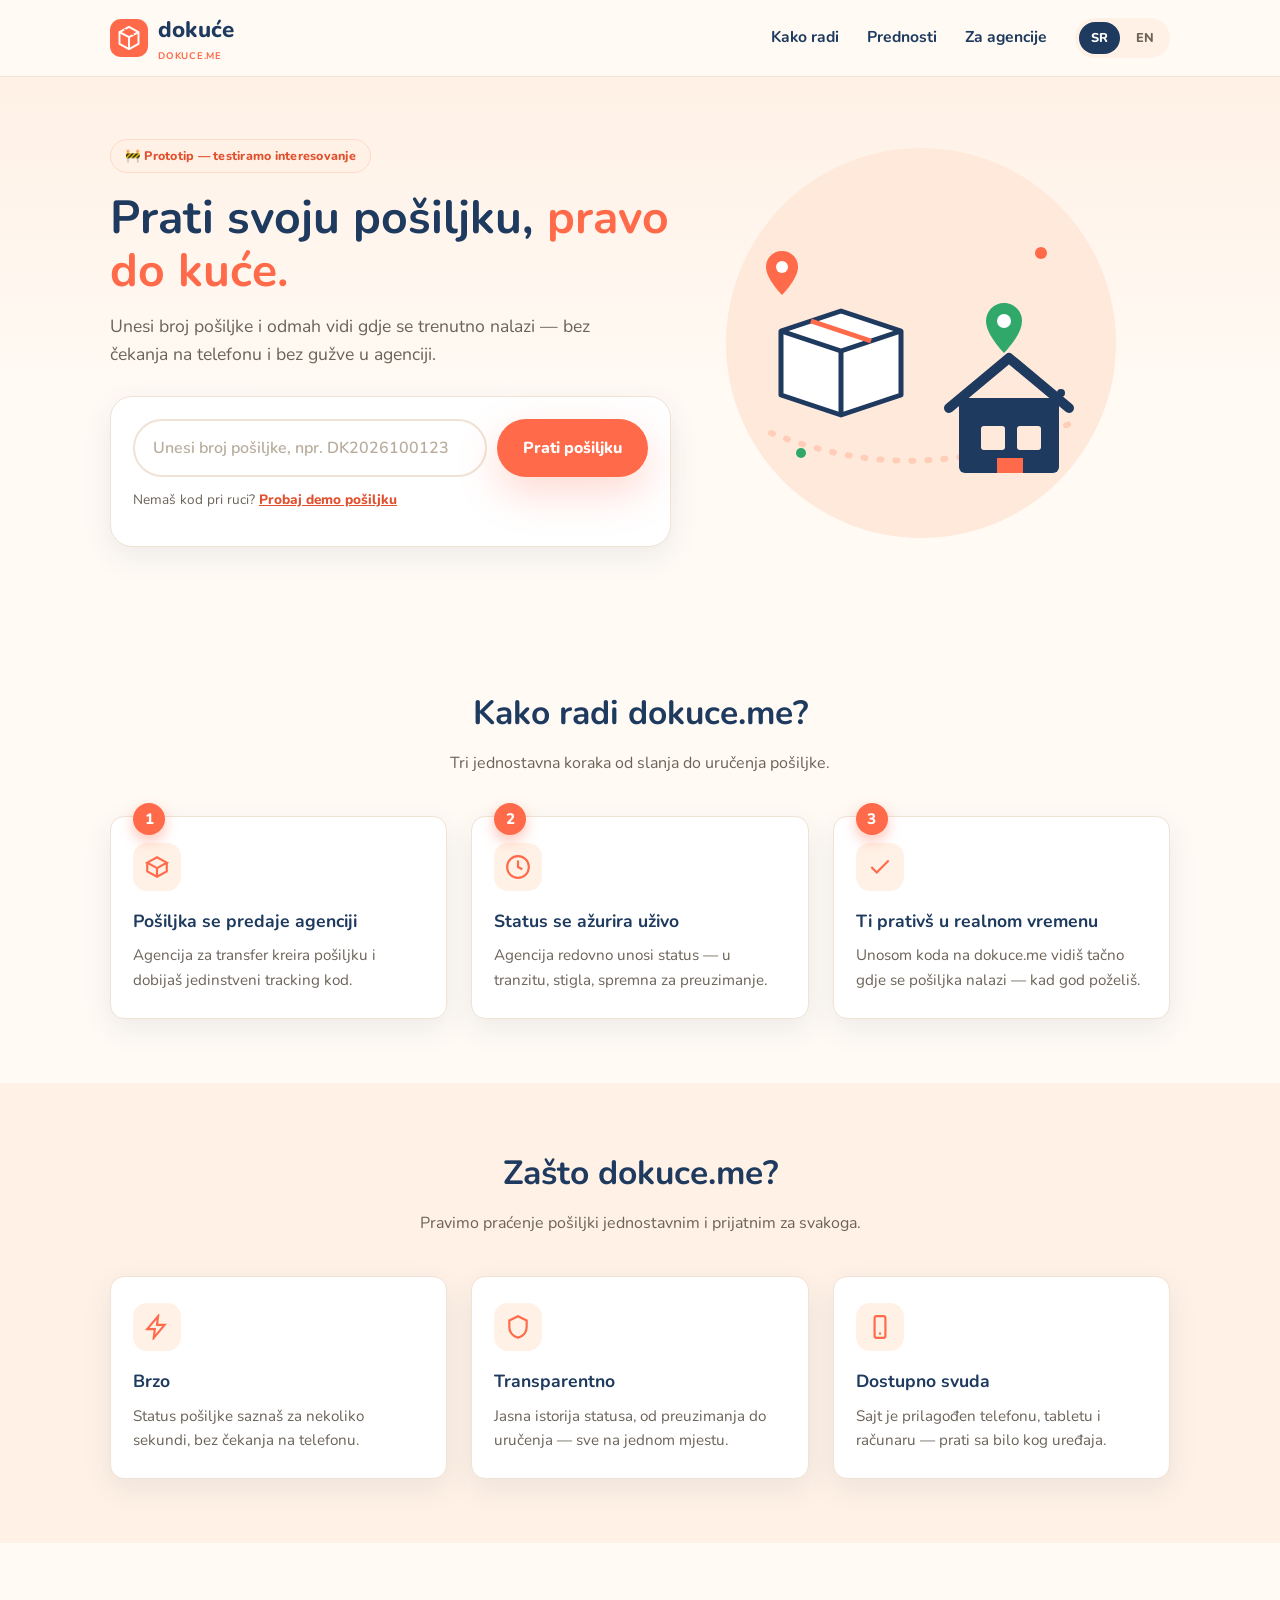
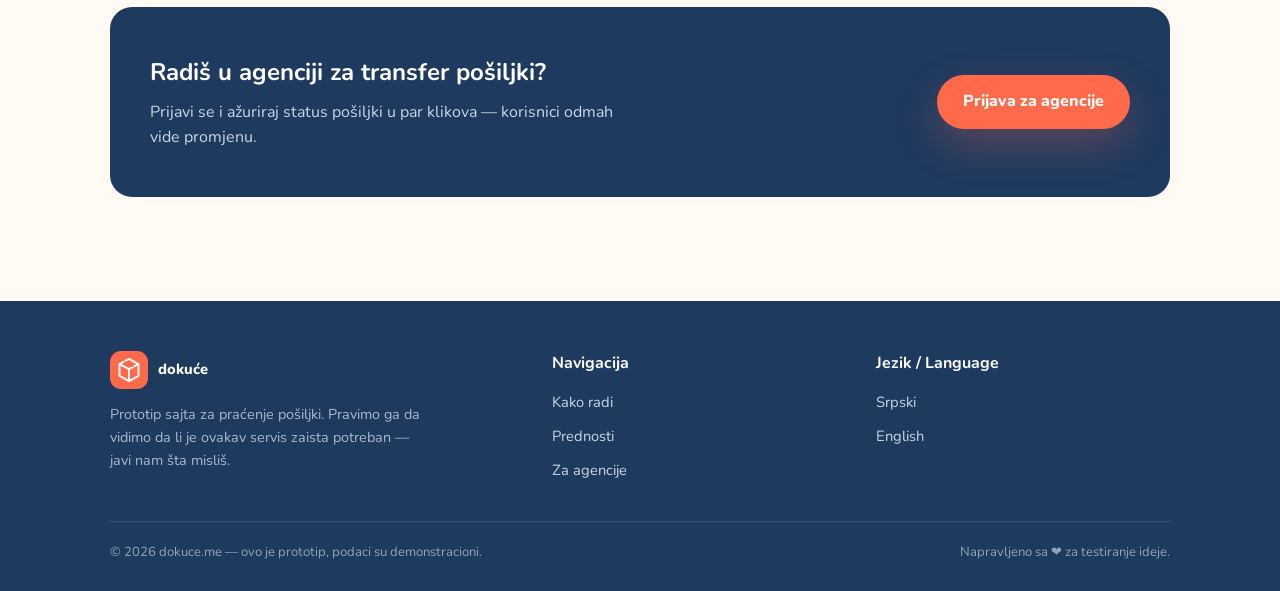
==== index.html @ 7e2e6fbf "#1 [dokuce] Initial prototype of bilingual shipment tracking mock-up site Static HTML/CSS/JS site fo" ====
<!DOCTYPE html>
<html lang="sr">
<head>
<meta charset="UTF-8">
<meta name="viewport" content="width=device-width, initial-scale=1.0">
<title>dokuće — Praćenje pošiljke onlajn | dokuce.me</title>
<meta name="description" content="Prati svoju pošiljku u realnom vremenu — unesi tracking kod i saznaj gdje se nalazi. Agencije za transfer pošiljki mogu da ažuriraju status direktno na dokuce.me.">
<link rel="canonical" href="https://dokuce.me/">
<link rel="alternate" hreflang="sr" href="https://dokuce.me/">
<link rel="alternate" hreflang="en" href="https://dokuce.me/en/">
<link rel="alternate" hreflang="x-default" href="https://dokuce.me/">

<meta property="og:type" content="website">
<meta property="og:site_name" content="dokuće">
<meta property="og:title" content="dokuće — Praćenje pošiljke onlajn">
<meta property="og:description" content="Unesi tracking kod i saznaj gdje se tačno nalazi tvoja pošiljka. Jednostavno, brzo, do kuće.">
<meta property="og:url" content="https://dokuce.me/">
<meta property="og:locale" content="sr_ME">
<meta property="og:locale:alternate" content="en_US">
<meta name="twitter:card" content="summary">
<meta name="theme-color" content="#ff6b4a">

<link rel="icon" href="/assets/favicon.svg" type="image/svg+xml">
<link rel="preconnect" href="https://fonts.googleapis.com">
<link rel="preconnect" href="https://fonts.gstatic.com" crossorigin>
<link href="https://fonts.googleapis.com/css2?family=Nunito:wght@400;600;700;800&display=swap" rel="stylesheet">
<link rel="stylesheet" href="/css/style.css">

<script type="application/ld+json">
{
  "@context": "https://schema.org",
  "@type": "Organization",
  "name": "dokuće",
  "alternateName": "dokuce.me",
  "url": "https://dokuce.me/",
  "logo": "https://dokuce.me/assets/logo.svg",
  "description": "Servis za praćenje pošiljki i transfera novca — prototip za ispitivanje interesovanja korisnika.",
  "sameAs": []
}
</script>
</head>
<body>

<header class="site-header">
  <div class="container">
    <a href="/" class="brand">
      <img src="/assets/logo.svg" alt="" class="logo-mark">
      <span>dokuće<small>dokuce.me</small></span>
    </a>

    <nav class="nav-desktop" aria-label="Glavna navigacija">
      <a href="#kako-radi">Kako radi</a>
      <a href="#prednosti">Prednosti</a>
      <a href="/agencije.html">Za agencije</a>
      <div class="lang-switch" aria-label="Izbor jezika">
        <a href="/" class="active">SR</a>
        <a href="/en/">EN</a>
      </div>
    </nav>

    <button class="nav-toggle" data-nav-toggle aria-expanded="false" aria-label="Otvori meni">
      <svg viewBox="0 0 24 24" fill="none" stroke="currentColor" stroke-width="2.2" stroke-linecap="round"><line x1="3" y1="6" x2="21" y2="6"/><line x1="3" y1="12" x2="21" y2="12"/><line x1="3" y1="18" x2="21" y2="18"/></svg>
    </button>
  </div>
  <nav class="nav-mobile" data-nav-mobile aria-label="Mobilna navigacija">
    <a href="#kako-radi">Kako radi</a>
    <a href="#prednosti">Prednosti</a>
    <a href="/agencije.html">Za agencije</a>
    <div class="lang-switch">
      <a href="/" class="active">SR</a>
      <a href="/en/">EN</a>
    </div>
  </nav>
</header>

<main>
  <section class="hero">
    <div class="container">
      <div class="hero-copy">
        <span class="proto-badge">🚧 Prototip — testiramo interesovanje</span>
        <h1>Prati svoju pošiljku, <span class="accent">pravo do kuće.</span></h1>
        <p class="lead">Unesi broj pošiljke i odmah vidi gdje se trenutno nalazi — bez čekanja na telefonu i bez gužve u agenciji.</p>

        <div class="track-card">
          <form data-track-form class="track-form">
            <label for="track-code" class="visually-hidden">Broj pošiljke</label>
            <input type="text" id="track-code" data-track-input placeholder="Unesi broj pošiljke, npr. DK2026100123" autocomplete="off">
            <button type="submit" class="btn btn-primary">Prati pošiljku</button>
          </form>
          <p class="track-hint">Nemaš kod pri ruci? <button type="button" data-demo-code>Probaj demo pošiljku</button></p>
          <p class="track-error" data-track-error></p>
        </div>
      </div>

      <div class="hero-art">
        <img src="/assets/hero.svg" alt="Ilustracija pošiljke na putu do kuće" width="420" height="420">
      </div>
    </div>
  </section>

  <section class="result-section" data-result-section>
    <div class="container">
      <div class="result-card">
        <div class="result-head" data-result-head>
          <div>
            <h2>Pošiljka <span class="result-code" data-result-code></span></h2>
            <div><strong>Pošiljalac:</strong> <span data-result-from></span> · <strong>Primalac:</strong> <span data-result-to></span></div>
            <div><strong>Agencija:</strong> <span data-result-agency></span></div>
          </div>
          <span class="status-pill" data-status-pill></span>
        </div>
        <ul class="timeline" data-timeline></ul>
      </div>
    </div>
  </section>

  <section class="section" id="kako-radi">
    <div class="container">
      <h2 class="section-title">Kako radi dokuce.me?</h2>
      <p class="section-sub">Tri jednostavna koraka od slanja do uručenja pošiljke.</p>
      <div class="grid-3">
        <div class="step-card">
          <span class="step-num">1</span>
          <div class="icon-wrap">
            <svg viewBox="0 0 24 24" fill="none" stroke="currentColor" stroke-width="2"><path d="M21 8l-9-5-9 5 9 5 9-5z"/><path d="M3 8v8l9 5 9-5V8"/><path d="M12 13v8"/></svg>
          </div>
          <h3>Pošiljka se predaje agenciji</h3>
          <p>Agencija za transfer kreira pošiljku i dobijaš jedinstveni tracking kod.</p>
        </div>
        <div class="step-card">
          <span class="step-num">2</span>
          <div class="icon-wrap">
            <svg viewBox="0 0 24 24" fill="none" stroke="currentColor" stroke-width="2"><circle cx="12" cy="12" r="10"/><path d="M12 6v6l4 2"/></svg>
          </div>
          <h3>Status se ažurira uživo</h3>
          <p>Agencija redovno unosi status — u tranzitu, stigla, spremna za preuzimanje.</p>
        </div>
        <div class="step-card">
          <span class="step-num">3</span>
          <div class="icon-wrap">
            <svg viewBox="0 0 24 24" fill="none" stroke="currentColor" stroke-width="2"><path d="M20 6L9 17l-5-5"/></svg>
          </div>
          <h3>Ti prativš u realnom vremenu</h3>
          <p>Unosom koda na dokuce.me vidiš tačno gdje se pošiljka nalazi — kad god poželiš.</p>
        </div>
      </div>
    </div>
  </section>

  <section class="section section-alt" id="prednosti">
    <div class="container">
      <h2 class="section-title">Zašto dokuce.me?</h2>
      <p class="section-sub">Pravimo praćenje pošiljki jednostavnim i prijatnim za svakoga.</p>
      <div class="grid-3">
        <div class="feature-card">
          <div class="icon-wrap">
            <svg viewBox="0 0 24 24" fill="none" stroke="currentColor" stroke-width="2"><path d="M13 2L3 14h7l-1 8 10-12h-7l1-8z"/></svg>
          </div>
          <h3>Brzo</h3>
          <p>Status pošiljke saznaš za nekoliko sekundi, bez čekanja na telefonu.</p>
        </div>
        <div class="feature-card">
          <div class="icon-wrap">
            <svg viewBox="0 0 24 24" fill="none" stroke="currentColor" stroke-width="2"><path d="M12 2l8 4v6c0 5-3.5 8.5-8 10-4.5-1.5-8-5-8-10V6l8-4z"/></svg>
          </div>
          <h3>Transparentno</h3>
          <p>Jasna istorija statusa, od preuzimanja do uručenja — sve na jednom mjestu.</p>
        </div>
        <div class="feature-card">
          <div class="icon-wrap">
            <svg viewBox="0 0 24 24" fill="none" stroke="currentColor" stroke-width="2"><rect x="7" y="2" width="10" height="20" rx="2"/><line x1="11" y1="18" x2="13" y2="18"/></svg>
          </div>
          <h3>Dostupno svuda</h3>
          <p>Sajt je prilagođen telefonu, tabletu i računaru — prati sa bilo kog uređaja.</p>
        </div>
      </div>
    </div>
  </section>

  <section class="section">
    <div class="container">
      <div class="cta-banner">
        <div>
          <h2>Radiš u agenciji za transfer pošiljki?</h2>
          <p>Prijavi se i ažuriraj status pošiljki u par klikova — korisnici odmah vide promjenu.</p>
        </div>
        <a href="/agencije.html" class="btn btn-primary">Prijava za agencije</a>
      </div>
    </div>
  </section>
</main>

<footer class="site-footer">
  <div class="container">
    <div class="footer-grid">
      <div class="footer-brand">
        <a href="/" class="brand"><img src="/assets/logo.svg" alt="" class="logo-mark"><span>dokuće</span></a>
        <p>Prototip sajta za praćenje pošiljki. Pravimo ga da vidimo da li je ovakav servis zaista potreban — javi nam šta misliš.</p>
      </div>
      <div>
        <h4>Navigacija</h4>
        <ul>
          <li><a href="#kako-radi">Kako radi</a></li>
          <li><a href="#prednosti">Prednosti</a></li>
          <li><a href="/agencije.html">Za agencije</a></li>
        </ul>
      </div>
      <div>
        <h4>Jezik / Language</h4>
        <ul>
          <li><a href="/">Srpski</a></li>
          <li><a href="/en/">English</a></li>
        </ul>
      </div>
    </div>
    <div class="footer-bottom">
      <span>© 2026 dokuce.me — ovo je prototip, podaci su demonstracioni.</span>
      <span>Napravljeno sa ❤ za testiranje ideje.</span>
    </div>
  </div>
</footer>

<script src="/js/data.js"></script>
<script src="/js/app.js"></script>
</body>
</html>
---- css/style.css ----
/* dokuce.me — prototype styling
   Friendly, warm, mobile-first design */

:root {
  --color-primary: #ff6b4a;
  --color-primary-dark: #e2512f;
  --color-secondary: #1f3a5f;
  --color-secondary-light: #2d5280;
  --color-bg: #fffaf4;
  --color-bg-alt: #fff1e6;
  --color-card: #ffffff;
  --color-text: #2b2520;
  --color-text-muted: #6b6258;
  --color-success: #2fa86a;
  --color-warning: #e2a63a;
  --color-border: #f0e2d4;
  --radius-lg: 22px;
  --radius-md: 14px;
  --radius-sm: 8px;
  --shadow-soft: 0 10px 30px rgba(31, 58, 95, 0.08);
  --shadow-pop: 0 16px 40px rgba(255, 107, 74, 0.25);
  --font-main: "Nunito", "Segoe UI", system-ui, -apple-system, sans-serif;
}

* { box-sizing: border-box; }

html { scroll-behavior: smooth; }

body {
  margin: 0;
  font-family: var(--font-main);
  background: var(--color-bg);
  color: var(--color-text);
  line-height: 1.6;
  -webkit-font-smoothing: antialiased;
}

img, svg { max-width: 100%; display: block; }

a { color: inherit; }

.container {
  width: 100%;
  max-width: 1100px;
  margin: 0 auto;
  padding: 0 20px;
}

.visually-hidden {
  position: absolute;
  width: 1px; height: 1px;
  overflow: hidden;
  clip: rect(0 0 0 0);
  white-space: nowrap;
}

/* ---------- Buttons ---------- */
.btn {
  display: inline-flex;
  align-items: center;
  justify-content: center;
  gap: 8px;
  font-family: inherit;
  font-weight: 800;
  font-size: 1rem;
  padding: 14px 26px;
  border-radius: 999px;
  border: none;
  cursor: pointer;
  text-decoration: none;
  transition: transform 0.15s ease, box-shadow 0.15s ease, background 0.15s ease;
  white-space: nowrap;
}
.btn:active { transform: translateY(1px); }

.btn-primary {
  background: var(--color-primary);
  color: #fff;
  box-shadow: var(--shadow-pop);
}
.btn-primary:hover { background: var(--color-primary-dark); }

.btn-secondary {
  background: var(--color-secondary);
  color: #fff;
}
.btn-secondary:hover { background: var(--color-secondary-light); }

.btn-ghost {
  background: transparent;
  color: var(--color-secondary);
  border: 2px solid var(--color-border);
}
.btn-ghost:hover { border-color: var(--color-secondary); }

.btn-block { width: 100%; }
.btn-sm { padding: 10px 18px; font-size: 0.9rem; }

/* ---------- Header ---------- */
.site-header {
  position: sticky;
  top: 0;
  z-index: 50;
  background: rgba(255, 250, 244, 0.92);
  backdrop-filter: blur(6px);
  border-bottom: 1px solid var(--color-border);
}
.site-header .container {
  display: flex;
  align-items: center;
  justify-content: space-between;
  min-height: 76px;
}

.brand {
  display: flex;
  align-items: center;
  gap: 10px;
  text-decoration: none;
  font-weight: 800;
  font-size: 1.4rem;
  color: var(--color-secondary);
}
.brand .logo-mark { width: 38px; height: 38px; flex-shrink: 0; }
.brand small {
  display: block;
  font-size: 0.6rem;
  font-weight: 700;
  letter-spacing: 0.08em;
  color: var(--color-primary);
  text-transform: uppercase;
}

.nav-desktop {
  display: flex;
  align-items: center;
  gap: 28px;
}
.nav-desktop a {
  text-decoration: none;
  font-weight: 700;
  color: var(--color-secondary);
  font-size: 0.98rem;
}
.nav-desktop a:hover { color: var(--color-primary); }

.lang-switch {
  display: flex;
  gap: 4px;
  background: var(--color-bg-alt);
  border-radius: 999px;
  padding: 4px;
}
.lang-switch a {
  padding: 6px 12px;
  border-radius: 999px;
  font-weight: 800;
  font-size: 0.8rem;
  text-decoration: none;
  color: var(--color-text-muted);
}
.lang-switch a.active {
  background: var(--color-secondary);
  color: #fff;
}

.nav-toggle {
  display: none;
  background: none;
  border: none;
  cursor: pointer;
  padding: 8px;
}
.nav-toggle svg { width: 26px; height: 26px; color: var(--color-secondary); }

.nav-mobile {
  display: none;
  flex-direction: column;
  gap: 4px;
  padding: 10px 20px 20px;
  border-top: 1px solid var(--color-border);
  background: var(--color-bg);
}
.nav-mobile.open { display: flex; }
.nav-mobile a {
  padding: 12px 6px;
  text-decoration: none;
  font-weight: 700;
  color: var(--color-secondary);
  border-bottom: 1px solid var(--color-border);
}
.nav-mobile .lang-switch { align-self: flex-start; margin-top: 10px; }

/* ---------- Badge ---------- */
.proto-badge {
  display: inline-flex;
  align-items: center;
  gap: 6px;
  background: #fff1e6;
  color: var(--color-primary-dark);
  border: 1px solid #ffd9c9;
  padding: 6px 14px;
  border-radius: 999px;
  font-size: 0.78rem;
  font-weight: 800;
  letter-spacing: 0.02em;
}

/* ---------- Hero ---------- */
.hero {
  padding: 56px 0 70px;
  background: linear-gradient(180deg, #fff1e6 0%, #fffaf4 60%);
  overflow: hidden;
}
.hero .container {
  display: grid;
  grid-template-columns: 1.1fr 0.9fr;
  gap: 40px;
  align-items: center;
}
.hero h1 {
  font-size: clamp(2rem, 4vw, 2.9rem);
  line-height: 1.15;
  margin: 18px 0 14px;
  color: var(--color-secondary);
}
.hero h1 .accent { color: var(--color-primary); }
.hero p.lead {
  font-size: 1.1rem;
  color: var(--color-text-muted);
  max-width: 480px;
  margin: 0 0 28px;
}

.hero-art { position: relative; }

/* ---------- Tracking widget ---------- */
.track-card {
  background: var(--color-card);
  border-radius: var(--radius-lg);
  box-shadow: var(--shadow-soft);
  padding: 22px;
  border: 1px solid var(--color-border);
}
.track-form {
  display: flex;
  gap: 10px;
  flex-wrap: wrap;
}
.track-form input[type="text"] {
  flex: 1 1 220px;
  min-width: 0;
  padding: 16px 18px;
  border-radius: 999px;
  border: 2px solid var(--color-border);
  font-family: inherit;
  font-size: 1rem;
  font-weight: 700;
  color: var(--color-secondary);
  background: #fff;
}
.track-form input[type="text"]:focus {
  outline: none;
  border-color: var(--color-primary);
}
.track-form input[type="text"]::placeholder { color: #b9ad9e; font-weight: 600; }

.track-hint {
  margin-top: 12px;
  font-size: 0.85rem;
  color: var(--color-text-muted);
}
.track-hint button {
  background: none;
  border: none;
  padding: 0;
  font: inherit;
  font-weight: 800;
  color: var(--color-primary-dark);
  text-decoration: underline;
  cursor: pointer;
}

.track-error {
  margin-top: 14px;
  background: #fff1e6;
  border: 1px solid #ffcdb8;
  color: var(--color-primary-dark);
  padding: 12px 16px;
  border-radius: var(--radius-sm);
  font-weight: 700;
  font-size: 0.92rem;
  display: none;
}
.track-error.show { display: block; }

/* ---------- Result timeline ---------- */
.result-section { padding: 10px 0 70px; display: none; }
.result-section.show { display: block; }

.result-card {
  background: var(--color-card);
  border-radius: var(--radius-lg);
  box-shadow: var(--shadow-soft);
  border: 1px solid var(--color-border);
  padding: 28px;
}
.result-head {
  display: flex;
  justify-content: space-between;
  align-items: flex-start;
  flex-wrap: wrap;
  gap: 14px;
  margin-bottom: 22px;
  padding-bottom: 18px;
  border-bottom: 1px dashed var(--color-border);
}
.result-head h2 { margin: 0 0 4px; font-size: 1.3rem; color: var(--color-secondary); }
.result-code { font-weight: 800; color: var(--color-primary-dark); letter-spacing: 0.03em; }

.status-pill {
  display: inline-flex;
  align-items: center;
  gap: 8px;
  padding: 8px 16px;
  border-radius: 999px;
  font-weight: 800;
  font-size: 0.9rem;
  background: var(--color-bg-alt);
  color: var(--color-secondary);
}
.status-pill.is-delivered { background: #e4f6ec; color: var(--color-success); }
.status-pill.is-ready { background: #fff4d9; color: #a8791f; }
.status-pill.is-hold { background: #ffe6e0; color: var(--color-primary-dark); }

.timeline { list-style: none; margin: 0; padding: 0; }
.timeline li {
  position: relative;
  padding: 0 0 26px 38px;
  border-left: 2px solid var(--color-border);
}
.timeline li:last-child { border-left-color: transparent; padding-bottom: 0; }
.timeline li::before {
  content: "";
  position: absolute;
  left: -9px;
  top: 2px;
  width: 16px;
  height: 16px;
  border-radius: 50%;
  background: var(--color-border);
  border: 3px solid var(--color-bg);
}
.timeline li.done::before { background: var(--color-primary); }
.timeline li.done.final::before { background: var(--color-success); }
.timeline .t-title { font-weight: 800; color: var(--color-secondary); }
.timeline .t-meta { font-size: 0.85rem; color: var(--color-text-muted); margin-top: 2px; }
.timeline li:not(.done) .t-title,
.timeline li:not(.done) .t-meta { color: #c7bdae; }

/* ---------- Generic sections ---------- */
.section { padding: 64px 0; }
.section-alt { background: var(--color-bg-alt); }
.section h2.section-title {
  font-size: clamp(1.6rem, 3vw, 2.1rem);
  color: var(--color-secondary);
  text-align: center;
  margin: 0 0 10px;
}
.section p.section-sub {
  text-align: center;
  color: var(--color-text-muted);
  max-width: 560px;
  margin: 0 auto 40px;
}

.grid-3 {
  display: grid;
  grid-template-columns: repeat(3, 1fr);
  gap: 24px;
}
.grid-2 {
  display: grid;
  grid-template-columns: repeat(2, 1fr);
  gap: 24px;
}

.feature-card, .step-card {
  background: var(--color-card);
  border-radius: var(--radius-md);
  padding: 26px 22px;
  border: 1px solid var(--color-border);
  box-shadow: var(--shadow-soft);
  text-align: left;
}
.step-card { position: relative; }
.step-num {
  position: absolute;
  top: -14px;
  left: 22px;
  background: var(--color-primary);
  color: #fff;
  width: 32px;
  height: 32px;
  border-radius: 50%;
  display: flex;
  align-items: center;
  justify-content: center;
  font-weight: 800;
  font-size: 0.95rem;
  box-shadow: 0 6px 14px rgba(255,107,74,0.4);
}
.feature-card .icon-wrap, .step-card .icon-wrap {
  width: 48px;
  height: 48px;
  border-radius: 14px;
  background: var(--color-bg-alt);
  display: flex;
  align-items: center;
  justify-content: center;
  margin-bottom: 16px;
}
.feature-card .icon-wrap svg, .step-card .icon-wrap svg {
  width: 26px; height: 26px; color: var(--color-primary);
}
.feature-card h3, .step-card h3 { margin: 0 0 8px; color: var(--color-secondary); font-size: 1.1rem; }
.feature-card p, .step-card p { margin: 0; color: var(--color-text-muted); font-size: 0.95rem; }

/* ---------- Agency CTA ---------- */
.cta-banner {
  background: var(--color-secondary);
  border-radius: var(--radius-lg);
  padding: 46px 40px;
  color: #fff;
  display: flex;
  align-items: center;
  justify-content: space-between;
  gap: 24px;
  flex-wrap: wrap;
}
.cta-banner h2 { margin: 0 0 8px; font-size: 1.5rem; }
.cta-banner p { margin: 0; color: #c9d6e6; max-width: 480px; }

/* ---------- Footer ---------- */
.site-footer {
  background: var(--color-secondary);
  color: #c9d6e6;
  padding: 50px 0 28px;
  margin-top: 40px;
}
.footer-grid {
  display: grid;
  grid-template-columns: 1.4fr 1fr 1fr;
  gap: 30px;
  margin-bottom: 30px;
}
.footer-grid h4 { color: #fff; margin: 0 0 14px; font-size: 1rem; }
.footer-grid ul { list-style: none; margin: 0; padding: 0; }
.footer-grid li { margin-bottom: 8px; }
.footer-grid a { text-decoration: none; color: #c9d6e6; font-size: 0.92rem; }
.footer-grid a:hover { color: #fff; }
.footer-brand .brand { color: #fff; }
.footer-brand p { color: #a9b9cf; font-size: 0.9rem; max-width: 320px; }
.footer-bottom {
  border-top: 1px solid rgba(255,255,255,0.12);
  padding-top: 20px;
  display: flex;
  justify-content: space-between;
  flex-wrap: wrap;
  gap: 10px;
  font-size: 0.82rem;
  color: #92a4bd;
}

/* ---------- Agency login / dashboard ---------- */
.auth-wrap {
  min-height: calc(100vh - 76px);
  display: flex;
  align-items: center;
  justify-content: center;
  padding: 50px 20px;
  background: linear-gradient(180deg, #fff1e6 0%, #fffaf4 60%);
}
.auth-card {
  background: var(--color-card);
  border-radius: var(--radius-lg);
  box-shadow: var(--shadow-soft);
  border: 1px solid var(--color-border);
  padding: 40px 34px;
  width: 100%;
  max-width: 420px;
}
.auth-card h1 { color: var(--color-secondary); font-size: 1.5rem; margin: 10px 0 6px; }
.auth-card p.sub { color: var(--color-text-muted); margin: 0 0 26px; font-size: 0.95rem; }

.field { margin-bottom: 18px; }
.field label {
  display: block;
  font-weight: 800;
  font-size: 0.88rem;
  color: var(--color-secondary);
  margin-bottom: 6px;
}
.field input, .field select, .field textarea {
  width: 100%;
  padding: 13px 16px;
  border-radius: var(--radius-sm);
  border: 2px solid var(--color-border);
  font-family: inherit;
  font-size: 0.98rem;
  color: var(--color-text);
  background: #fff;
}
.field input:focus, .field select:focus, .field textarea:focus {
  outline: none;
  border-color: var(--color-primary);
}

.demo-hint {
  margin-top: 18px;
  background: var(--color-bg-alt);
  border-radius: var(--radius-sm);
  padding: 12px 14px;
  font-size: 0.82rem;
  color: var(--color-text-muted);
}
.demo-hint code {
  background: #fff;
  padding: 1px 6px;
  border-radius: 4px;
  font-weight: 700;
  color: var(--color-secondary);
}

.auth-error {
  display: none;
  background: #ffe6e0;
  color: var(--color-primary-dark);
  padding: 10px 14px;
  border-radius: var(--radius-sm);
  font-weight: 700;
  font-size: 0.88rem;
  margin-bottom: 16px;
}
.auth-error.show { display: block; }

/* ---------- Dashboard ---------- */
.dash-wrap { display: none; padding: 40px 0 70px; }
.dash-wrap.show { display: block; }
.dash-top {
  display: flex;
  justify-content: space-between;
  align-items: center;
  flex-wrap: wrap;
  gap: 16px;
  margin-bottom: 30px;
}
.dash-top h1 { margin: 0; color: var(--color-secondary); font-size: 1.5rem; }
.dash-top p { margin: 4px 0 0; color: var(--color-text-muted); font-size: 0.92rem; }

.dash-grid {
  display: grid;
  grid-template-columns: 1fr 1.2fr;
  gap: 26px;
  align-items: start;
}

.panel {
  background: var(--color-card);
  border-radius: var(--radius-lg);
  border: 1px solid var(--color-border);
  box-shadow: var(--shadow-soft);
  padding: 26px;
}
.panel h2 { margin: 0 0 18px; font-size: 1.1rem; color: var(--color-secondary); }

.shipment-list { list-style: none; margin: 0; padding: 0; max-height: 420px; overflow-y: auto; }
.shipment-list li {
  padding: 12px 14px;
  border-radius: var(--radius-sm);
  border: 1px solid var(--color-border);
  margin-bottom: 10px;
  cursor: pointer;
  transition: background 0.15s ease, border-color 0.15s ease;
}
.shipment-list li:hover { border-color: var(--color-primary); background: var(--color-bg-alt); }
.shipment-list li.active { border-color: var(--color-primary); background: #fff1e6; }
.shipment-list .sl-code { font-weight: 800; color: var(--color-secondary); font-size: 0.95rem; }
.shipment-list .sl-meta { font-size: 0.8rem; color: var(--color-text-muted); margin-top: 2px; }

.empty-note { color: var(--color-text-muted); font-size: 0.9rem; text-align: center; padding: 30px 0; }

.toast {
  position: fixed;
  bottom: 24px;
  left: 50%;
  transform: translateX(-50%) translateY(20px);
  background: var(--color-secondary);
  color: #fff;
  padding: 14px 24px;
  border-radius: 999px;
  font-weight: 700;
  font-size: 0.9rem;
  box-shadow: var(--shadow-soft);
  opacity: 0;
  pointer-events: none;
  transition: opacity 0.25s ease, transform 0.25s ease;
  z-index: 100;
}
.toast.show {
  opacity: 1;
  transform: translateX(-50%) translateY(0);
}

/* ---------- Responsive ---------- */
@media (max-width: 860px) {
  .hero .container { grid-template-columns: 1fr; }
  .hero-art { order: -1; max-width: 260px; margin: 0 auto; }
  .grid-3 { grid-template-columns: 1fr; }
  .grid-2 { grid-template-columns: 1fr; }
  .footer-grid { grid-template-columns: 1fr; }
  .dash-grid { grid-template-columns: 1fr; }
  .cta-banner { flex-direction: column; text-align: center; }
}

@media (max-width: 720px) {
  .nav-desktop { display: none; }
  .nav-toggle { display: inline-flex; }
}

@media (max-width: 480px) {
  .track-form { flex-direction: column; }
  .track-form input[type="text"] { width: 100%; }
  .track-form button { width: 100%; }
  .result-head { flex-direction: column; }
  .auth-card { padding: 30px 22px; }
}
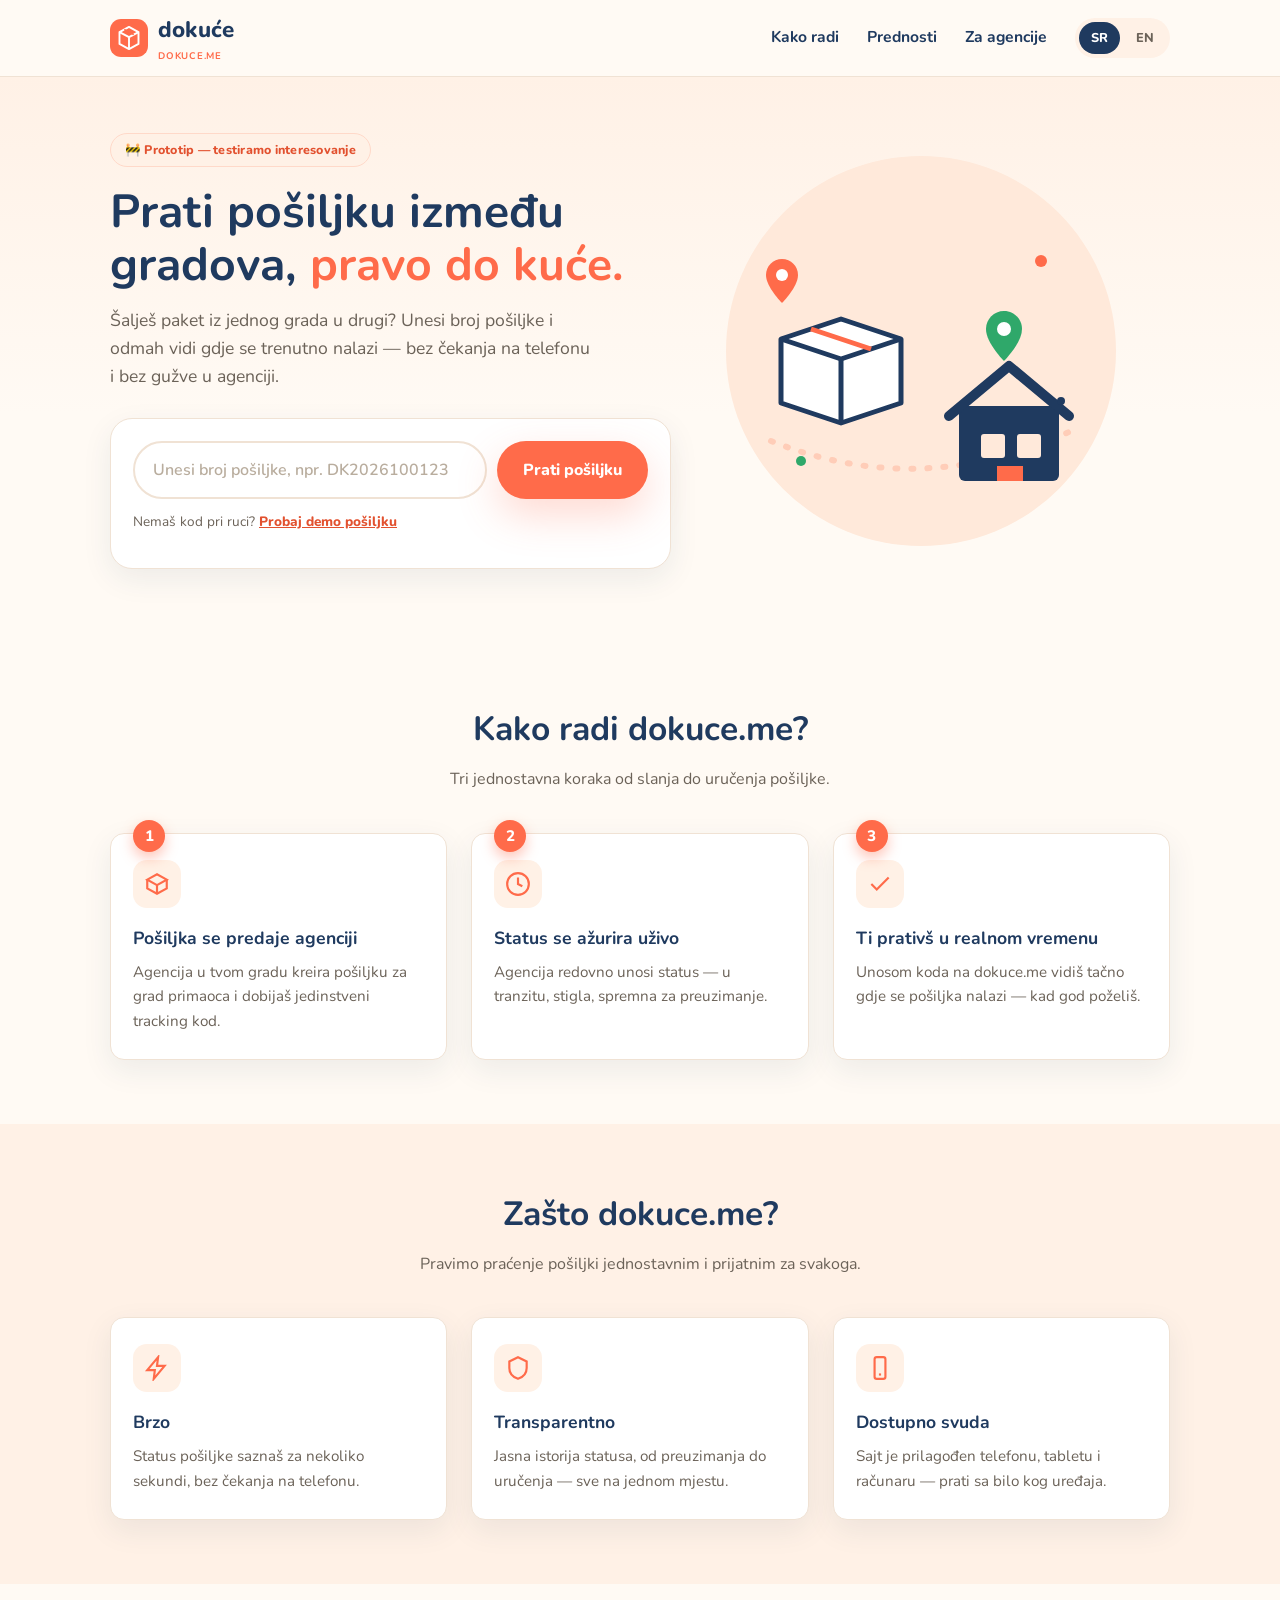
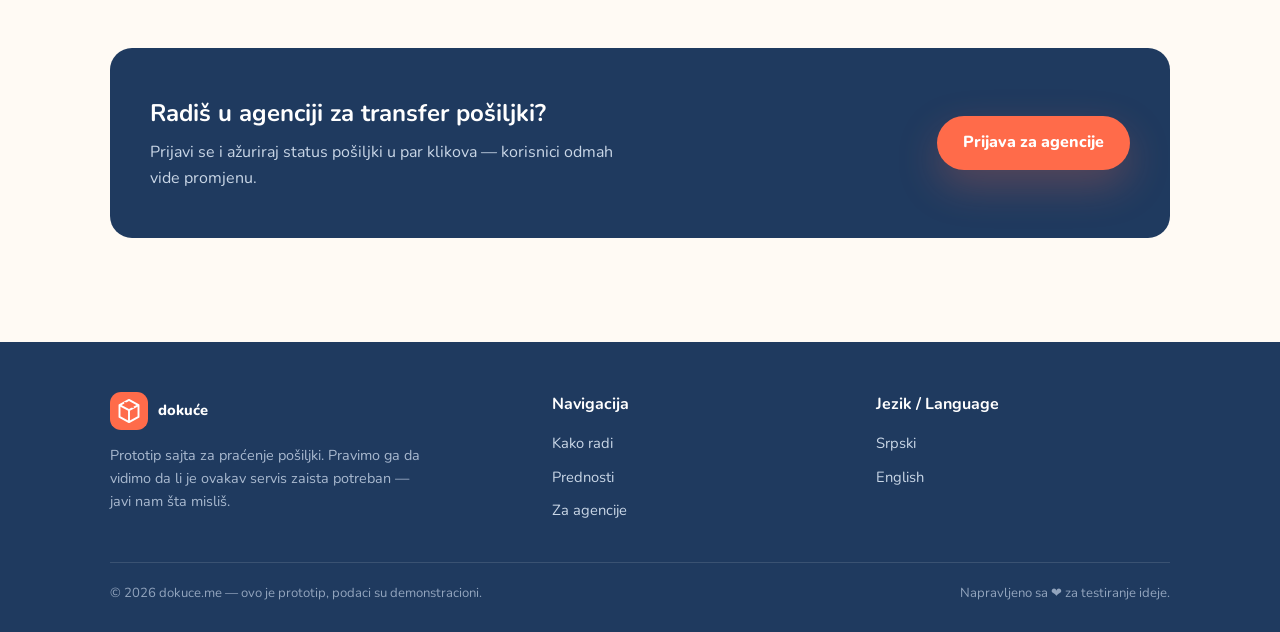
==== commit 5c2b9519: "#2 [dokuce] Focus on intercity shipments, add route info and GA4 tracking Reframe copy and demo data" ====
--- a/index.html
+++ b/index.html
@@ -3,8 +3,18 @@
 <head>
 <meta charset="UTF-8">
 <meta name="viewport" content="width=device-width, initial-scale=1.0">
-<title>dokuće — Praćenje pošiljke onlajn | dokuce.me</title>
-<meta name="description" content="Prati svoju pošiljku u realnom vremenu — unesi tracking kod i saznaj gdje se nalazi. Agencije za transfer pošiljki mogu da ažuriraju status direktno na dokuce.me.">
+
+<!-- Google Analytics (GA4) — zameni G-XXXXXXXXXX svojim Measurement ID-jem iz analytics.google.com -->
+<script async src="https://www.googletagmanager.com/gtag/js?id=G-XXXXXXXXXX"></script>
+<script>
+  window.dataLayer = window.dataLayer || [];
+  function gtag(){dataLayer.push(arguments);}
+  gtag('js', new Date());
+  gtag('config', 'G-XXXXXXXXXX');
+</script>
+
+<title>dokuće — Praćenje pošiljke između gradova | dokuce.me</title>
+<meta name="description" content="Pratite pošiljke koje putuju između gradova u realnom vremenu — unesite tracking kod i saznajte tačno gdje se nalaze. Agencije za transport pošiljki ažuriraju status direktno na dokuce.me.">
 <link rel="canonical" href="https://dokuce.me/">
 <link rel="alternate" hreflang="sr" href="https://dokuce.me/">
 <link rel="alternate" hreflang="en" href="https://dokuce.me/en/">
@@ -12,8 +22,8 @@
 
 <meta property="og:type" content="website">
 <meta property="og:site_name" content="dokuće">
-<meta property="og:title" content="dokuće — Praćenje pošiljke onlajn">
-<meta property="og:description" content="Unesi tracking kod i saznaj gdje se tačno nalazi tvoja pošiljka. Jednostavno, brzo, do kuće.">
+<meta property="og:title" content="dokuće — Praćenje pošiljke između gradova">
+<meta property="og:description" content="Unesi tracking kod i saznaj gdje se tačno nalazi tvoja pošiljka na putu između gradova. Jednostavno, brzo, do kuće.">
 <meta property="og:url" content="https://dokuce.me/">
 <meta property="og:locale" content="sr_ME">
 <meta property="og:locale:alternate" content="en_US">
@@ -34,7 +44,7 @@
   "alternateName": "dokuce.me",
   "url": "https://dokuce.me/",
   "logo": "https://dokuce.me/assets/logo.svg",
-  "description": "Servis za praćenje pošiljki i transfera novca — prototip za ispitivanje interesovanja korisnika.",
+  "description": "Servis za praćenje lokalnih pošiljki koje putuju između gradova — prototip za ispitivanje interesovanja korisnika.",
   "sameAs": []
 }
 </script>
@@ -78,8 +88,8 @@
     <div class="container">
       <div class="hero-copy">
         <span class="proto-badge">🚧 Prototip — testiramo interesovanje</span>
-        <h1>Prati svoju pošiljku, <span class="accent">pravo do kuće.</span></h1>
-        <p class="lead">Unesi broj pošiljke i odmah vidi gdje se trenutno nalazi — bez čekanja na telefonu i bez gužve u agenciji.</p>
+        <h1>Prati pošiljku između gradova, <span class="accent">pravo do kuće.</span></h1>
+        <p class="lead">Šalješ paket iz jednog grada u drugi? Unesi broj pošiljke i odmah vidi gdje se trenutno nalazi — bez čekanja na telefonu i bez gužve u agenciji.</p>
 
         <div class="track-card">
           <form data-track-form class="track-form">
@@ -104,6 +114,7 @@
         <div class="result-head" data-result-head>
           <div>
             <h2>Pošiljka <span class="result-code" data-result-code></span></h2>
+            <div class="result-route" data-result-route></div>
             <div><strong>Pošiljalac:</strong> <span data-result-from></span> · <strong>Primalac:</strong> <span data-result-to></span></div>
             <div><strong>Agencija:</strong> <span data-result-agency></span></div>
           </div>
@@ -125,7 +136,7 @@
             <svg viewBox="0 0 24 24" fill="none" stroke="currentColor" stroke-width="2"><path d="M21 8l-9-5-9 5 9 5 9-5z"/><path d="M3 8v8l9 5 9-5V8"/><path d="M12 13v8"/></svg>
           </div>
           <h3>Pošiljka se predaje agenciji</h3>
-          <p>Agencija za transfer kreira pošiljku i dobijaš jedinstveni tracking kod.</p>
+          <p>Agencija u tvom gradu kreira pošiljku za grad primaoca i dobijaš jedinstveni tracking kod.</p>
         </div>
         <div class="step-card">
           <span class="step-num">2</span>
--- a/css/style.css
+++ b/css/style.css
@@ -317,6 +317,7 @@
 }
 .result-head h2 { margin: 0 0 4px; font-size: 1.3rem; color: var(--color-secondary); }
 .result-code { font-weight: 800; color: var(--color-primary-dark); letter-spacing: 0.03em; }
+.result-route { font-weight: 800; color: var(--color-primary-dark); margin-bottom: 6px; font-size: 1.02rem; }
 
 .status-pill {
   display: inline-flex;
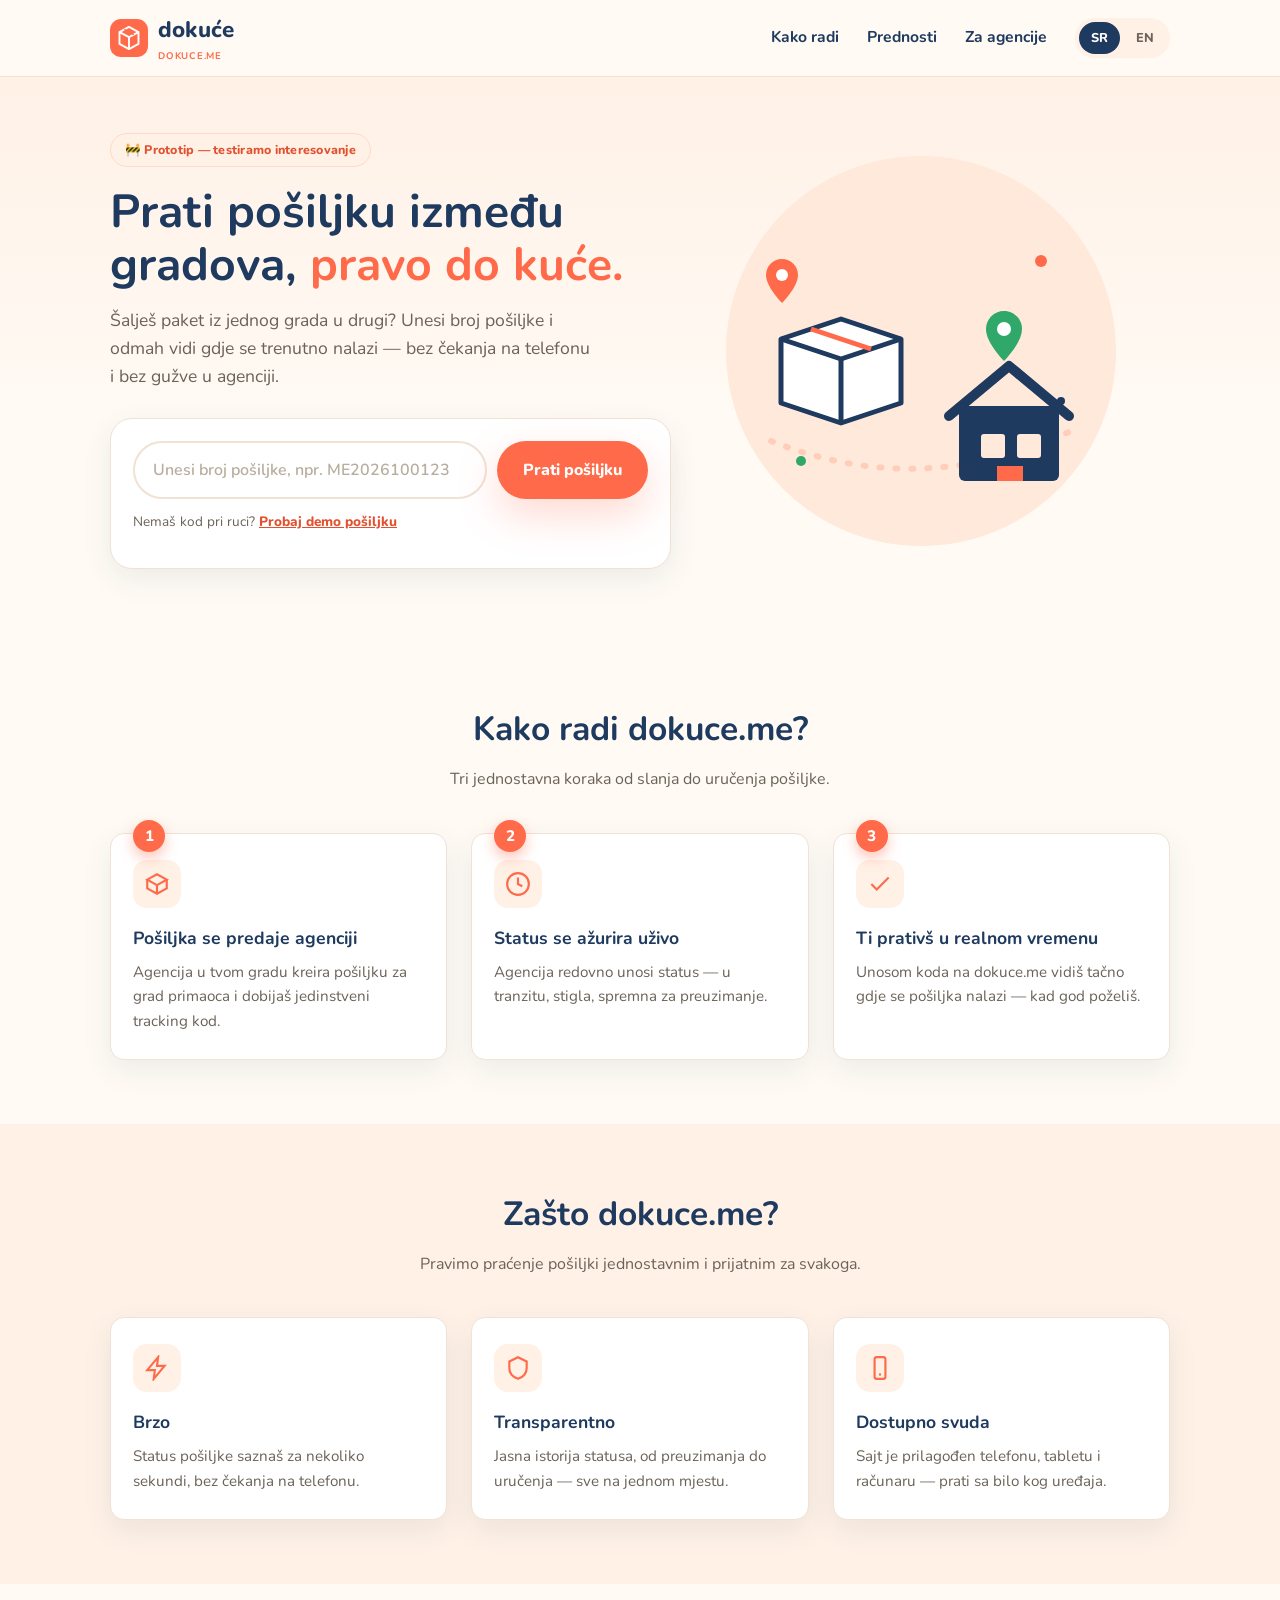
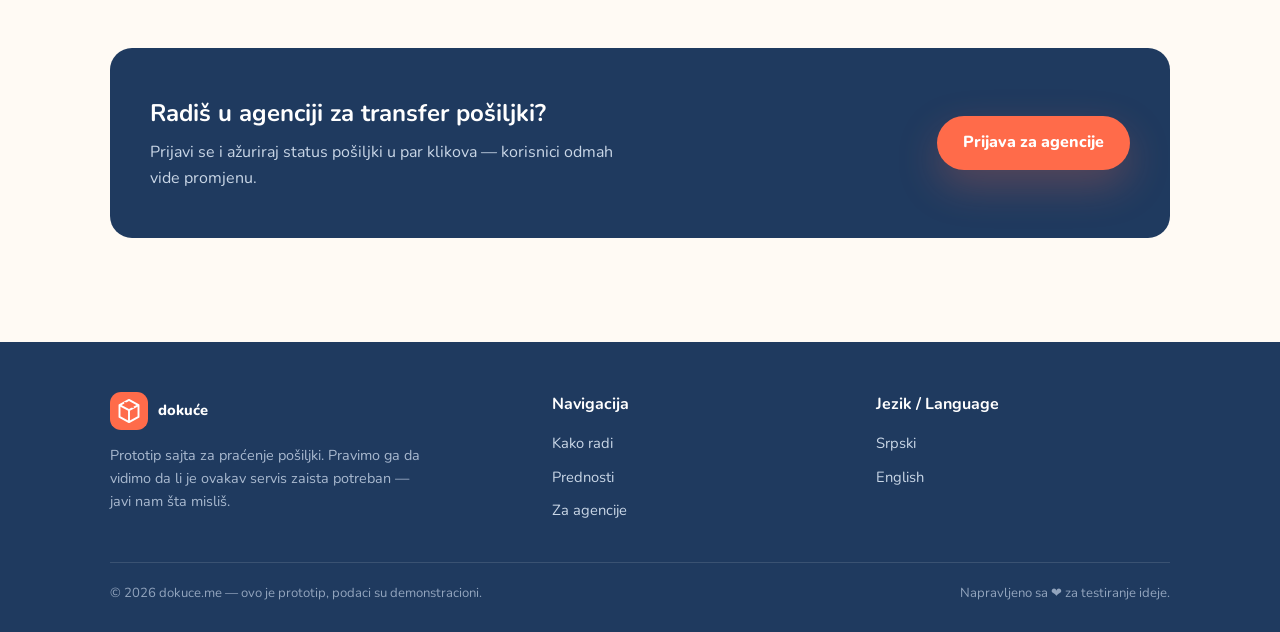
==== commit ecac4a22: "#3 [dokuce] Use ME prefix for demo tracking codes Rename demo/placeholder tracking codes from DK... " ====
--- a/index.html
+++ b/index.html
@@ -10,7 +10,7 @@
   window.dataLayer = window.dataLayer || [];
   function gtag(){dataLayer.push(arguments);}
   gtag('js', new Date());
-  gtag('config', 'G-XXXXXXXXXX');
+  gtag('config', 'G-HY9GDK5MXQ');
 </script>
 
 <title>dokuće — Praćenje pošiljke između gradova | dokuce.me</title>
@@ -94,7 +94,7 @@
         <div class="track-card">
           <form data-track-form class="track-form">
             <label for="track-code" class="visually-hidden">Broj pošiljke</label>
-            <input type="text" id="track-code" data-track-input placeholder="Unesi broj pošiljke, npr. DK2026100123" autocomplete="off">
+            <input type="text" id="track-code" data-track-input placeholder="Unesi broj pošiljke, npr. ME2026100123" autocomplete="off">
             <button type="submit" class="btn btn-primary">Prati pošiljku</button>
           </form>
           <p class="track-hint">Nemaš kod pri ruci? <button type="button" data-demo-code>Probaj demo pošiljku</button></p>
